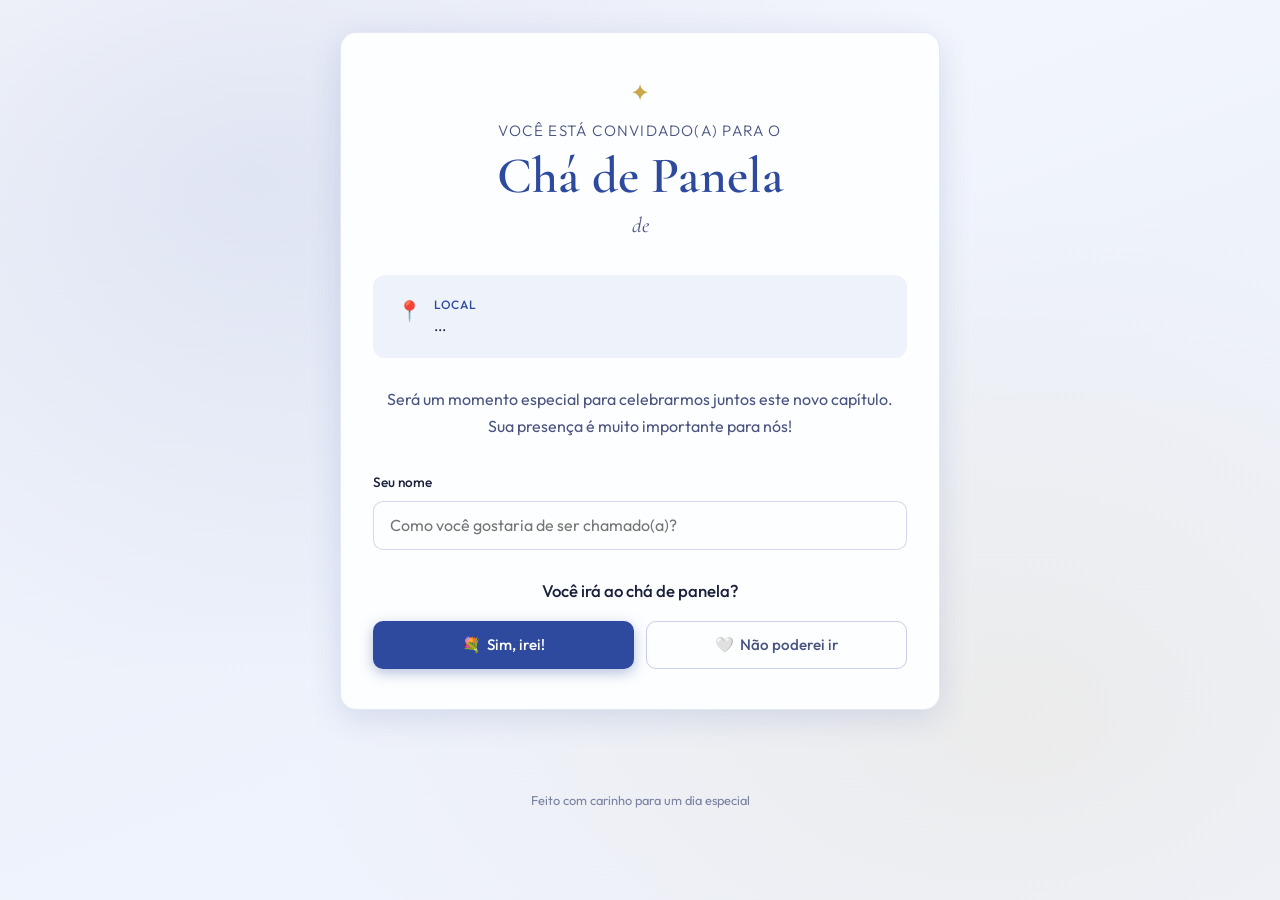
==== public/index.html @ cd67e51a "Update index.html" ====
<!DOCTYPE html>
<html lang="pt-BR">

<head>
  <meta charset="UTF-8">
  <meta name="viewport" content="width=device-width, initial-scale=1.0">
  <title>Chá de Panela — Convite</title>
  <link rel="preconnect" href="https://fonts.googleapis.com">
  <link rel="preconnect" href="https://fonts.gstatic.com" crossorigin>
  <link href="https://fonts.googleapis.com/css2?family=Cormorant+Garamond:ital,wght@0,400;0,600;1,400&family=Outfit:wght@300;400;500;600&display=swap" rel="stylesheet">
  <link rel="stylesheet" href="style.css">
</head>
<body>
  <div class="bg-pattern"></div>

  <main class="container">
    <!-- Etapa 1: Convite + RSVP -->
    <section id="step-invite" class="step active">
      <div class="card invite-card">
        <div class="card-header">
          <span class="ornament">✦</span>
          <p class="subtitle">Você está convidado(a) para o</p>
          <h1>Chá de Panela</h1>
          <p class="host-line">de <span id="event-host">...</span></p>
        </div>

        <div class="event-details">
          <div class="detail">
            <span class="detail-icon">📍</span>
            <div>
              <strong>Local</strong>
              <p id="event-location">...</p>
            </div>
          </div>
        </div>

        <p class="invite-message">
          Será um momento especial para celebrarmos juntos este novo capítulo.
          Sua presença é muito importante para nós!
        </p>

        <form id="rsvp-form" class="rsvp-form">
          <label for="guest-name">Seu nome</label>
          <input type="text" id="guest-name" placeholder="Como você gostaria de ser chamado(a)?" required minlength="2" autocomplete="off">

          <p class="rsvp-question">Você irá ao chá de panela?</p>
          <div class="rsvp-buttons">
            <button type="button" class="btn btn-yes" data-attending="true">
              <span>💐</span> Sim, irei!
            </button>
            <button type="button" class="btn btn-no" data-attending="false">
              <span>🤍</span> Não poderei ir
            </button>
          </div>
          <p id="rsvp-error" class="error-msg hidden"></p>
        </form>
      </div>
    </section>

    <!-- Etapa 2a: Não vai -->
    <section id="step-decline" class="step">
      <div class="card message-card">
        <div class="message-icon">🤍</div>
        <h2>Entendemos e obrigado por responder</h2>
        <p>Sua resposta foi registrada com carinho. Sentiremos sua falta, mas respeitamos sua decisão.</p>
        <p class="guest-name-display">Obrigado, <strong id="decline-name"></strong>!</p>
      </div>
    </section>

    <!-- Etapa 2b: Lista de presentes -->
    <section id="step-gifts" class="step">
      <div class="card gifts-card">
        <div class="step-nav">
          <span class="step-badge">Passo 2 de 2</span>
        </div>
        <h2>Lista de Presentes</h2>
        <p class="gifts-intro">
          Olá, <strong id="gifts-guest-name"></strong>! Que alegria que você virá! 💕<br>
          Escolha um ou mais itens da lista abaixo para nos presentear.
        </p>

        <div id="gifts-loading" class="loading">Carregando presentes...</div>
        <div id="gifts-grid" class="gifts-grid hidden"></div>

        <div class="other-gift-section">
          <div class="other-gift-card" id="other-gift-card">
            <div class="other-gift-info">
              <span class="other-icon">🎀</span>
              <div>
                <strong>Outros</strong>
                <p>Quer levar algo que não está na lista?</p>
              </div>
            </div>
            <button type="button" class="btn btn-outline" id="btn-other">Escolher</button>
          </div>
        </div>

        <p id="gifts-error" class="error-msg hidden"></p>
      </div>
    </section>

    <!-- Etapa 3: Outros — descrição + nome -->
    <section id="step-other" class="step">
      <div class="card name-card">
        <div class="step-nav">
          <button type="button" class="btn-back" id="btn-back-other">← Voltar</button>
        </div>
        <div class="selected-gift-preview other">
          <span>🎀</span>
          <p>Presente personalizado</p>
        </div>
        <h2>O que você vai levar?</h2>
        <p>Descreva o presente e informe quem irá entregá-lo.</p>

        <form id="other-form">
          <label for="other-description">Descrição do presente</label>
          <input type="text" id="other-description" placeholder="Ex: Conjunto de toalhas de cozinha" required minlength="2">

          <label for="deliverer-name-other">Nome de quem entregará</label>
          <input type="text" id="deliverer-name-other" placeholder="Seu nome completo" required minlength="2" autocomplete="off">

          <p id="other-error" class="error-msg hidden"></p>
          <button type="submit" class="btn btn-primary">✦ Confirmar presente</button>
        </form>
      </div>
    </section>

    <!-- Etapa 4: Confirmação -->
    <section id="step-success" class="step">
      <div class="card success-card">
        <div class="success-icon">✨</div>
        <h2>Tudo certo!</h2>
        <p id="success-message"></p>
        <div class="success-details">
          <p><strong>Presente:</strong> <span id="success-gift"></span></p>
          <p><strong>Entregue por:</strong> <span id="success-deliverer"></span></p>
        </div>
        <p class="success-note">Mal podemos esperar para te ver no chá de panela! 💐</p>
        <button type="button" class="btn btn-outline" id="btn-back-to-gifts" style="margin-top:1.5rem">
          ← Escolher mais presentes
        </button>
      </div>
    </section>
  </main>

  <!-- Modal de confirmação de presente -->
  <div id="gift-modal-overlay" class="modal-overlay hidden">
    <div class="modal-card">
      <button class="modal-close" id="modal-close">✕</button>
      <div class="modal-gift-icon">🎁</div>
      <p class="modal-label">Você escolheu</p>
      <h3 id="modal-gift-name"></h3>
      <div class="modal-form">
        <label for="modal-deliverer-name">Quem vai entregar?</label>
        <input type="text" id="modal-deliverer-name" placeholder="Seu nome completo" autocomplete="off">
        <p id="modal-error" class="error-msg hidden"></p>
        <button class="btn btn-primary btn-confirm" id="modal-confirm-btn">
          ✦ Confirmar presente
        </button>
      </div>
    </div>
  </div>

  <footer>
    <p>Feito com carinho para um dia especial</p>
  </footer>

  <script src="app.js"></script>
</body>
</html>
---- public/style.css ----
*,
*::before,
*::after {
  box-sizing: border-box;
  margin: 0;
  padding: 0;
}

:root {
  --royal: #2E4A9E;
  --royal-light: #5B7FD4;
  --royal-pale: #EEF2FB;
  --royal-deep: #1A2F6B;
  --gold: #C9A84C;
  --gold-light: #E8C97A;
  --cream: #F8F9FE;
  --warm-white: #FDFEFF;
  --brown: #1A1F3A;
  --brown-light: #4A5480;
  --shadow: 0 8px 32px rgba(46, 74, 158, 0.14);
  --radius: 16px;
  --font-display: 'Cormorant Garamond', Georgia, serif;
  --font-body: 'Outfit', system-ui, sans-serif;
}

html {
  scroll-behavior: smooth;
}

body {
  font-family: var(--font-body);
  background: var(--cream);
  color: var(--brown);
  min-height: 100vh;
  line-height: 1.6;
}

.bg-pattern {
  position: fixed;
  inset: 0;
  background:
    radial-gradient(ellipse at 20% 20%, rgba(46, 74, 158, 0.10) 0%, transparent 50%),
    radial-gradient(ellipse at 80% 80%, rgba(201, 168, 76, 0.10) 0%, transparent 50%),
    linear-gradient(160deg, #F8F9FE 0%, #EEF2FB 50%, #F0F4FF 100%);
  z-index: -1;
}

.container {
  max-width: 640px;
  margin: 0 auto;
  padding: 2rem 1.25rem 4rem;
}

.step {
  display: none;
  animation: fadeIn 0.5s ease;
}

.step.active {
  display: block;
}

@keyframes fadeIn {
  from { opacity: 0; transform: translateY(12px); }
  to { opacity: 1; transform: translateY(0); }
}

.card {
  background: var(--warm-white);
  border-radius: var(--radius);
  box-shadow: var(--shadow);
  padding: 2.5rem 2rem;
  border: 1px solid rgba(46, 74, 158, 0.12);
}

/* Invite */
.invite-card {
  text-align: center;
}

.card-header .ornament {
  font-size: 1.5rem;
  color: var(--gold);
  display: block;
  margin-bottom: 0.5rem;
}

.subtitle {
  font-size: 0.95rem;
  color: var(--brown-light);
  letter-spacing: 0.08em;
  text-transform: uppercase;
  font-weight: 300;
}

.card-header h1 {
  font-family: var(--font-display);
  font-size: clamp(2.4rem, 8vw, 3.2rem);
  font-weight: 600;
  color: var(--royal);
  line-height: 1.1;
  margin: 0.25rem 0;
}

.host-line {
  font-family: var(--font-display);
  font-size: 1.35rem;
  font-style: italic;
  color: var(--brown-light);
  margin-bottom: 2rem;
}

.host-line span {
  color: var(--royal-deep);
  font-weight: 600;
}

.event-details {
  display: flex;
  flex-direction: column;
  gap: 1rem;
  text-align: left;
  background: var(--royal-pale);
  border-radius: 12px;
  padding: 1.25rem 1.5rem;
  margin-bottom: 1.75rem;
}

.detail {
  display: flex;
  align-items: flex-start;
  gap: 0.75rem;
}

.detail-icon {
  font-size: 1.25rem;
  flex-shrink: 0;
}

.detail strong {
  display: block;
  font-size: 0.75rem;
  text-transform: uppercase;
  letter-spacing: 0.06em;
  color: var(--royal);
  font-weight: 500;
}

.detail p {
  font-size: 0.95rem;
  color: var(--brown);
}

.invite-message {
  font-size: 1rem;
  color: var(--brown-light);
  margin-bottom: 2rem;
  line-height: 1.7;
}

/* Forms */
label {
  display: block;
  font-size: 0.85rem;
  font-weight: 500;
  color: var(--brown);
  margin-bottom: 0.4rem;
  text-align: left;
}

input[type="text"] {
  width: 100%;
  padding: 0.85rem 1rem;
  border: 1.5px solid rgba(46, 74, 158, 0.2);
  border-radius: 10px;
  font-family: var(--font-body);
  font-size: 1rem;
  color: var(--brown);
  background: var(--warm-white);
  transition: border-color 0.2s, box-shadow 0.2s;
  margin-bottom: 1.25rem;
}

input[type="text"]:focus {
  outline: none;
  border-color: var(--royal-light);
  box-shadow: 0 0 0 3px rgba(46, 74, 158, 0.12);
}

.rsvp-question {
  font-weight: 500;
  margin: 0.5rem 0 1rem;
  text-align: center;
  font-size: 1.05rem;
}

.rsvp-buttons {
  display: grid;
  grid-template-columns: 1fr 1fr;
  gap: 0.75rem;
}

/* Buttons */
.btn {
  display: inline-flex;
  align-items: center;
  justify-content: center;
  gap: 0.4rem;
  padding: 0.85rem 1.25rem;
  border: none;
  border-radius: 10px;
  font-family: var(--font-body);
  font-size: 0.95rem;
  font-weight: 500;
  cursor: pointer;
  transition: transform 0.15s, box-shadow 0.15s, background 0.15s;
}

.btn:active {
  transform: scale(0.97);
}

.btn-yes {
  background: var(--royal);
  color: white;
  box-shadow: 0 4px 14px rgba(46, 74, 158, 0.35);
}

.btn-yes:hover {
  background: var(--royal-deep);
}

.btn-no {
  background: transparent;
  color: var(--brown-light);
  border: 1.5px solid rgba(46, 74, 158, 0.25);
}

.btn-no:hover {
  background: var(--royal-pale);
}

.btn-primary {
  width: 100%;
  background: var(--royal);
  color: white;
  padding: 1rem;
  font-size: 1rem;
  box-shadow: 0 4px 14px rgba(46, 74, 158, 0.3);
  margin-top: 0.5rem;
}

.btn-primary:hover {
  background: var(--royal-deep);
}

.btn-primary:disabled {
  opacity: 0.6;
  cursor: not-allowed;
}

.btn-outline {
  background: transparent;
  color: var(--royal);
  border: 1.5px solid var(--royal-light);
  padding: 0.6rem 1.2rem;
  white-space: nowrap;
}

.btn-outline:hover {
  background: var(--royal-pale);
}

.btn-choose {
  background: #7a4f3a;
  color: white;
  padding: 0.55rem 1rem;
  font-size: 0.85rem;
  box-shadow: 0 2px 8px rgba(122, 79, 58, 0.35);
}

.btn-choose:hover {
  background: #5e3a28;
}

.btn-choose:disabled,
.btn-taken {
  background: #e8e0d8;
  color: #a09080;
  cursor: not-allowed;
  box-shadow: none;
}

.error-msg {
  color: #c0392b;
  font-size: 0.875rem;
  text-align: center;
  margin-top: 0.75rem;
}

.hidden {
  display: none !important;
}

.loading {
  text-align: center;
  color: var(--brown-light);
  padding: 2rem;
}

/* Decline */
.message-card {
  text-align: center;
  padding: 3rem 2rem;
}

.message-icon {
  font-size: 3rem;
  margin-bottom: 1rem;
}

.message-card h2 {
  font-family: var(--font-display);
  font-size: 1.8rem;
  color: var(--brown);
  margin-bottom: 1rem;
}

.message-card p {
  color: var(--brown-light);
  margin-bottom: 0.75rem;
}

.guest-name-display {
  margin-top: 1.5rem;
  font-size: 1.1rem;
}

/* Gifts */
.step-nav {
  margin-bottom: 1rem;
}

.step-badge {
  display: inline-block;
  background: var(--royal-pale);
  color: var(--royal);
  font-size: 0.75rem;
  font-weight: 500;
  padding: 0.3rem 0.75rem;
  border-radius: 20px;
  letter-spacing: 0.04em;
}

.gifts-card h2 {
  font-family: var(--font-display);
  font-size: 2rem;
  color: var(--royal);
  margin-bottom: 0.75rem;
}

.gifts-intro {
  color: var(--brown-light);
  margin-bottom: 1.5rem;
  line-height: 1.7;
}

.gifts-grid {
  display: grid;
  gap: 0.75rem;
  margin-bottom: 1.5rem;
}

.gift-item {
  display: flex;
  align-items: center;
  justify-content: space-between;
  gap: 1rem;
  padding: 1rem 1.25rem;
  background: var(--cream);
  border-radius: 12px;
  border: 1px solid rgba(46, 74, 158, 0.12);
  transition: border-color 0.2s;
}

.gift-item.reserved {
  opacity: 0.65;
  background: #f0f2f8;
}

.gift-info strong {
  display: block;
  font-size: 0.95rem;
  color: var(--brown);
}

.gift-info span {
  font-size: 0.78rem;
  color: var(--brown-light);
  text-transform: uppercase;
  letter-spacing: 0.04em;
}

.gift-reserved-label {
  font-size: 0.8rem;
  color: var(--brown-light);
  font-style: italic;
}

.gift-unlimited-badge {
  display: block;
  font-size: 0.75rem;
  color: var(--gold);
  margin-top: 0.25rem;
  font-style: italic;
}

.gift-unlimited-label {
  display: block;
  font-size: 0.75rem;
  color: var(--brown-light);
  margin-top: 0.25rem;
  font-style: italic;
}

.gift-full-label {
  display: block;
  font-size: 0.75rem;
  color: #c0392b;
  margin-top: 0.25rem;
  font-style: italic;
}

.gift-mine-label {
  display: block;
  font-size: 0.78rem;
  color: var(--royal);
  margin-top: 0.25rem;
  font-weight: 500;
}

.gift-item.mine {
  border-color: rgba(46, 74, 158, 0.4);
  background: #f0f4ff;
}

.other-gift-section {
  border-top: 1px dashed rgba(46, 74, 158, 0.25);
  padding-top: 1.25rem;
}

.other-gift-card {
  display: flex;
  align-items: center;
  justify-content: space-between;
  gap: 1rem;
  padding: 1.25rem;
  background: linear-gradient(135deg, var(--royal-pale), #f5f8ff);
  border-radius: 12px;
  border: 1.5px dashed var(--royal-light);
}

.other-gift-info {
  display: flex;
  align-items: center;
  gap: 0.75rem;
}

.other-icon {
  font-size: 1.75rem;
}

.other-gift-info strong {
  display: block;
  color: var(--royal);
}

.other-gift-info p {
  font-size: 0.85rem;
  color: var(--brown-light);
}

/* Name step */
.name-card h2 {
  font-family: var(--font-display);
  font-size: 1.75rem;
  color: var(--royal);
  margin-bottom: 0.5rem;
}

.name-card > p {
  color: var(--brown-light);
  margin-bottom: 1.5rem;
}

.selected-gift-preview {
  display: flex;
  align-items: center;
  gap: 1rem;
  background: var(--royal-pale);
  border-radius: 12px;
  padding: 1rem 1.25rem;
  margin-bottom: 1.5rem;
}

.selected-gift-preview span {
  font-size: 2rem;
}

.selected-gift-preview p {
  font-size: 0.9rem;
  color: var(--brown-light);
}

.selected-gift-preview strong {
  color: var(--brown);
  font-size: 1.05rem;
}

/* Success */
.success-card {
  text-align: center;
  padding: 3rem 2rem;
}

.success-icon {
  font-size: 3rem;
  margin-bottom: 1rem;
}

.success-card h2 {
  font-family: var(--font-display);
  font-size: 2rem;
  color: var(--royal);
  margin-bottom: 0.75rem;
}

.success-details {
  background: var(--royal-pale);
  border-radius: 12px;
  padding: 1.25rem;
  margin: 1.5rem 0;
  text-align: left;
}

.success-details p {
  margin-bottom: 0.4rem;
  font-size: 0.95rem;
}

.success-details p:last-child {
  margin-bottom: 0;
}

.success-note {
  color: var(--brown-light);
  font-style: italic;
}

.btn-cancel {
  background: transparent;
  color: #c0392b;
  border: 1.5px solid #e57373;
  padding: 0.55rem 1rem;
  font-size: 0.85rem;
  white-space: nowrap;
}

.btn-cancel:hover {
  background: #fff0f0;
}

.btn-disabled {
  background: #e8e0d8 !important;
  color: #a09080 !important;
  cursor: not-allowed !important;
  box-shadow: none !important;
}

footer {
  text-align: center;
  padding: 1rem;
  color: var(--brown-light);
  font-size: 0.8rem;
  opacity: 0.7;
}

@media (max-width: 480px) {
  .card {
    padding: 1.75rem 1.25rem;
  }

  .rsvp-buttons {
    grid-template-columns: 1fr;
  }

  .gift-item,
  .other-gift-card {
    flex-direction: column;
    align-items: stretch;
    text-align: center;
  }

  .gift-item .btn,
  .other-gift-card .btn {
    width: 100%;
  }
}

/* Estados dos itens */
.gift-category {
  font-size: 0.78rem;
  color: var(--brown-light);
  text-transform: uppercase;
  letter-spacing: 0.04em;
}

.gift-taken {
  opacity: 0.55;
  background: #f0f2f8 !important;
  pointer-events: none;
}

.gift-taken-label {
  display: block;
  font-size: 0.78rem;
  color: var(--brown-light);
  font-style: italic;
  margin-top: 0.2rem;
}

.gift-full-label {
  display: block;
  font-size: 0.75rem;
  color: #c0392b;
  margin-top: 0.25rem;
  font-style: italic;
}

.gift-slots-label {
  display: block;
  font-size: 0.75rem;
  color: var(--royal-light);
  margin-top: 0.25rem;
}

.gift-mine {
  border-color: rgba(46, 74, 158, 0.35) !important;
  background: #f0f4ff !important;
}

.gift-mine-label {
  display: block;
  font-size: 0.78rem;
  color: var(--royal);
  margin-top: 0.25rem;
  font-weight: 600;
}

/* Contador +/- */
.gift-counter-group {
  display: flex;
  align-items: center;
  gap: 0.5rem;
  flex-shrink: 0;
}

.gift-counter-num {
  font-size: 1.2rem;
  font-weight: 700;
  color: var(--royal);
  min-width: 1.5rem;
  text-align: center;
}

.btn-counter {
  width: 36px;
  height: 36px;
  border-radius: 50%;
  font-size: 1.2rem;
  font-weight: 700;
  padding: 0;
  line-height: 1;
}

.btn-cancel-one {
  background: transparent;
  color: #c0392b;
  border: 1.5px solid #e57373;
}

.btn-cancel-one:hover {
  background: #fff0f0;
}

.btn-add-one {
  background: var(--royal);
  color: white;
  border: none;
  box-shadow: 0 2px 8px rgba(46,74,158,0.3);
}

.btn-add-one:hover {
  background: var(--royal-deep);
}

.btn-counter-disabled {
  background: #e8e0d8 !important;
  color: #a09080 !important;
  cursor: not-allowed !important;
  box-shadow: none !important;
}

/* Modal */
.modal-overlay {
  position: fixed;
  inset: 0;
  background: rgba(10, 20, 60, 0.55);
  backdrop-filter: blur(4px);
  z-index: 100;
  display: flex;
  align-items: center;
  justify-content: center;
  padding: 1.25rem;
  animation: fadeIn 0.2s ease;
}

.modal-card {
  background: var(--warm-white);
  border-radius: 20px;
  box-shadow: 0 24px 60px rgba(10, 20, 60, 0.25);
  padding: 2.5rem 2rem 2rem;
  width: 100%;
  max-width: 420px;
  position: relative;
  animation: slideUp 0.25s ease;
  border: 1px solid rgba(46, 74, 158, 0.12);
}

@keyframes slideUp {
  from { opacity: 0; transform: translateY(20px); }
  to   { opacity: 1; transform: translateY(0); }
}

.modal-close {
  position: absolute;
  top: 1rem;
  right: 1rem;
  background: var(--royal-pale);
  border: none;
  width: 32px;
  height: 32px;
  border-radius: 50%;
  font-size: 0.85rem;
  color: var(--brown-light);
  cursor: pointer;
  display: flex;
  align-items: center;
  justify-content: center;
  transition: background 0.15s;
}

.modal-close:hover {
  background: #dce4f5;
}

.modal-gift-icon {
  font-size: 2.5rem;
  text-align: center;
  margin-bottom: 0.5rem;
}

.modal-label {
  text-align: center;
  font-size: 0.85rem;
  color: var(--brown-light);
  text-transform: uppercase;
  letter-spacing: 0.08em;
  margin-bottom: 0.25rem;
}

.modal-card h3 {
  font-family: var(--font-display);
  font-size: 1.6rem;
  color: var(--royal);
  text-align: center;
  margin-bottom: 1.75rem;
  line-height: 1.2;
}

.modal-form label {
  margin-bottom: 0.4rem;
}

.modal-form input {
  margin-bottom: 0.5rem;
}

.btn-confirm {
  margin-top: 0.75rem;
  letter-spacing: 0.04em;
}

.btn-back {
  background: none;
  border: none;
  color: var(--royal-light);
  font-family: var(--font-body);
  font-size: 0.9rem;
  cursor: pointer;
  padding: 0;
  margin-bottom: 1rem;
  display: inline-block;
}

.btn-back:hover {
  color: var(--royal);
}
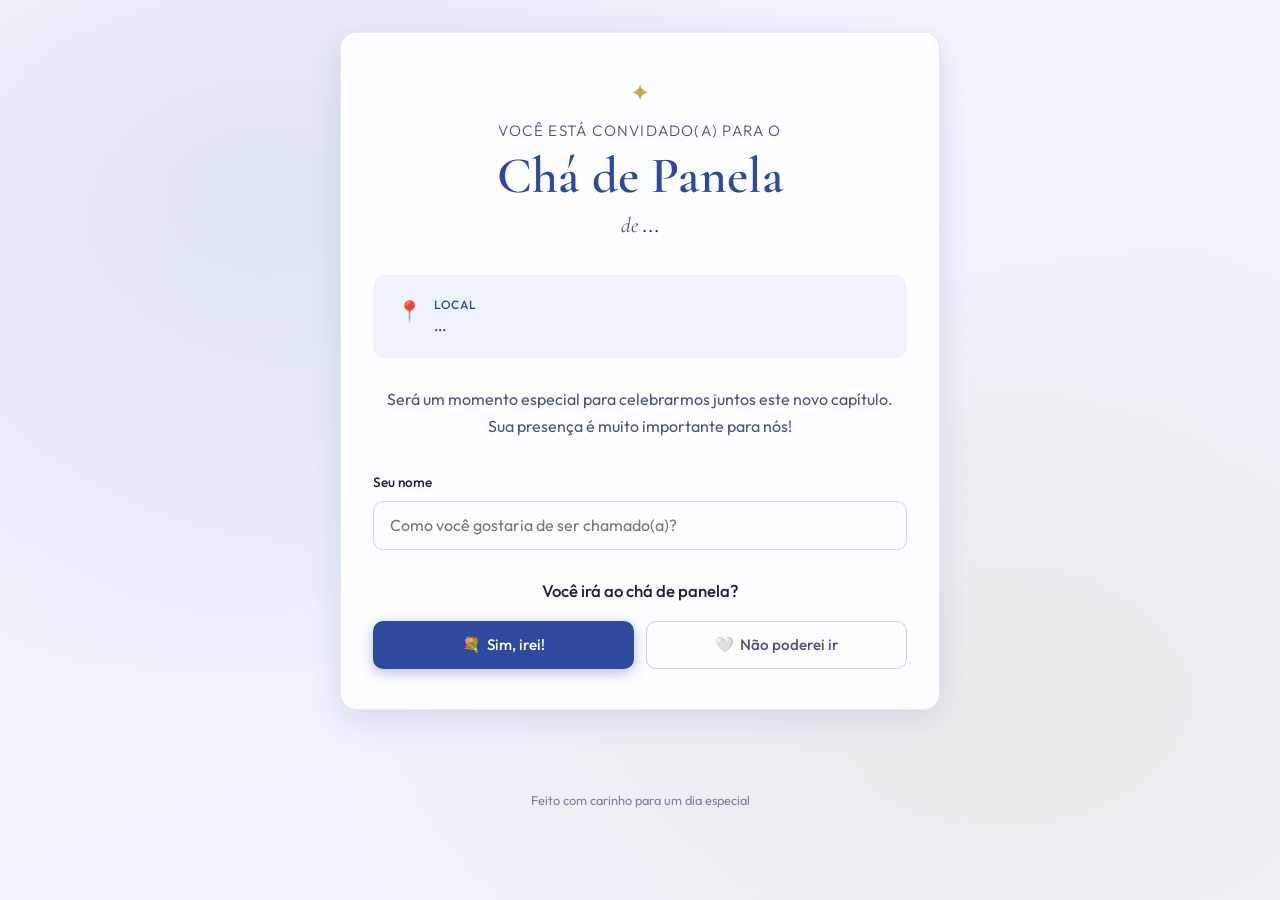
==== commit 8a1d6f5a: "Update index.html" ====
--- a/public/index.html
+++ b/public/index.html
@@ -1,6 +1,5 @@
 <!DOCTYPE html>
 <html lang="pt-BR">
-
 <head>
   <meta charset="UTF-8">
   <meta name="viewport" content="width=device-width, initial-scale=1.0">
@@ -14,7 +13,8 @@
   <div class="bg-pattern"></div>
 
   <main class="container">
-    <!-- Etapa 1: Convite + RSVP -->
+
+    <!-- Etapa 1: Convite -->
     <section id="step-invite" class="step active">
       <div class="card invite-card">
         <div class="card-header">
@@ -23,7 +23,6 @@
           <h1>Chá de Panela</h1>
           <p class="host-line">de <span id="event-host">...</span></p>
         </div>
-
         <div class="event-details">
           <div class="detail">
             <span class="detail-icon">📍</span>
@@ -33,24 +32,17 @@
             </div>
           </div>
         </div>
-
         <p class="invite-message">
           Será um momento especial para celebrarmos juntos este novo capítulo.
           Sua presença é muito importante para nós!
         </p>
-
         <form id="rsvp-form" class="rsvp-form">
           <label for="guest-name">Seu nome</label>
           <input type="text" id="guest-name" placeholder="Como você gostaria de ser chamado(a)?" required minlength="2" autocomplete="off">
-
           <p class="rsvp-question">Você irá ao chá de panela?</p>
           <div class="rsvp-buttons">
-            <button type="button" class="btn btn-yes" data-attending="true">
-              <span>💐</span> Sim, irei!
-            </button>
-            <button type="button" class="btn btn-no" data-attending="false">
-              <span>🤍</span> Não poderei ir
-            </button>
+            <button type="button" class="btn btn-yes" data-attending="true"><span>💐</span> Sim, irei!</button>
+            <button type="button" class="btn btn-no" data-attending="false"><span>🤍</span> Não poderei ir</button>
           </div>
           <p id="rsvp-error" class="error-msg hidden"></p>
         </form>
@@ -70,36 +62,53 @@
     <!-- Etapa 2b: Lista de presentes -->
     <section id="step-gifts" class="step">
       <div class="card gifts-card">
-        <div class="step-nav">
-          <span class="step-badge">Passo 2 de 2</span>
-        </div>
+        <div class="step-nav"><span class="step-badge">Escolha seus presentes</span></div>
         <h2>Lista de Presentes</h2>
         <p class="gifts-intro">
           Olá, <strong id="gifts-guest-name"></strong>! Que alegria que você virá! 💕<br>
-          Escolha um ou mais itens da lista abaixo para nos presentear.
+          Selecione os itens que deseja presentear. Quando terminar, clique em <strong>Continuar</strong>.
         </p>
-
         <div id="gifts-loading" class="loading">Carregando presentes...</div>
         <div id="gifts-grid" class="gifts-grid hidden"></div>
-
         <div class="other-gift-section">
-          <div class="other-gift-card" id="other-gift-card">
+          <div class="other-gift-card">
             <div class="other-gift-info">
               <span class="other-icon">🎀</span>
               <div>
                 <strong>Outros</strong>
-                <p>Quer levar algo que não está na lista?</p>
+                <p>Quer levar algo fora da lista?</p>
               </div>
             </div>
             <button type="button" class="btn btn-outline" id="btn-other">Escolher</button>
           </div>
         </div>
-
         <p id="gifts-error" class="error-msg hidden"></p>
       </div>
     </section>
 
-    <!-- Etapa 3: Outros — descrição + nome -->
+    <!-- Etapa 3: Confirmação dos selecionados -->
+    <section id="step-confirm" class="step">
+      <div class="card name-card">
+        <div class="step-nav"><span class="step-badge">Confirmação</span></div>
+        <div class="selected-gift-preview">
+          <span>🎁</span>
+          <div>
+            <p>Você selecionou:</p>
+            <ul id="confirm-list" class="confirm-list"></ul>
+          </div>
+        </div>
+        <h2>Quem vai entregar?</h2>
+        <p>Informe o nome de quem estará entregando os presentes no dia.</p>
+        <form id="confirm-form">
+          <label for="confirm-deliverer-name">Nome completo</label>
+          <input type="text" id="confirm-deliverer-name" placeholder="Seu nome completo" required minlength="2" autocomplete="off">
+          <p id="confirm-error" class="error-msg hidden"></p>
+          <button type="submit" class="btn btn-primary">✦ Confirmar e enviar</button>
+        </form>
+      </div>
+    </section>
+
+    <!-- Etapa 4: Outros presentes -->
     <section id="step-other" class="step">
       <div class="card name-card">
         <div class="step-nav">
@@ -111,54 +120,41 @@
         </div>
         <h2>O que você vai levar?</h2>
         <p>Descreva o presente e informe quem irá entregá-lo.</p>
-
         <form id="other-form">
           <label for="other-description">Descrição do presente</label>
-          <input type="text" id="other-description" placeholder="Ex: Conjunto de toalhas de cozinha" required minlength="2">
-
+          <input type="text" id="other-description" placeholder="Ex: Conjunto de toalhas de cozinha" required minlength="2" autocomplete="off">
           <label for="deliverer-name-other">Nome de quem entregará</label>
           <input type="text" id="deliverer-name-other" placeholder="Seu nome completo" required minlength="2" autocomplete="off">
-
           <p id="other-error" class="error-msg hidden"></p>
           <button type="submit" class="btn btn-primary">✦ Confirmar presente</button>
         </form>
       </div>
     </section>
 
-    <!-- Etapa 4: Confirmação -->
+    <!-- Etapa 5: Sucesso -->
     <section id="step-success" class="step">
       <div class="card success-card">
         <div class="success-icon">✨</div>
         <h2>Tudo certo!</h2>
         <p id="success-message"></p>
         <div class="success-details">
-          <p><strong>Presente:</strong> <span id="success-gift"></span></p>
+          <p><strong>Presente(s):</strong> <span id="success-gift"></span></p>
           <p><strong>Entregue por:</strong> <span id="success-deliverer"></span></p>
         </div>
         <p class="success-note">Mal podemos esperar para te ver no chá de panela! 💐</p>
-        <button type="button" class="btn btn-outline" id="btn-back-to-gifts" style="margin-top:1.5rem">
-          ← Escolher mais presentes
-        </button>
+        <div class="success-actions">
+          <button type="button" class="btn btn-outline" id="btn-back-to-gifts">← Mais presentes</button>
+          <button type="button" class="btn btn-yes" id="btn-finish">Enviar ✦</button>
+        </div>
       </div>
     </section>
+
   </main>
 
-  <!-- Modal de confirmação de presente -->
-  <div id="gift-modal-overlay" class="modal-overlay hidden">
-    <div class="modal-card">
-      <button class="modal-close" id="modal-close">✕</button>
-      <div class="modal-gift-icon">🎁</div>
-      <p class="modal-label">Você escolheu</p>
-      <h3 id="modal-gift-name"></h3>
-      <div class="modal-form">
-        <label for="modal-deliverer-name">Quem vai entregar?</label>
-        <input type="text" id="modal-deliverer-name" placeholder="Seu nome completo" autocomplete="off">
-        <p id="modal-error" class="error-msg hidden"></p>
-        <button class="btn btn-primary btn-confirm" id="modal-confirm-btn">
-          ✦ Confirmar presente
-        </button>
-      </div>
-    </div>
+  <!-- Barra flutuante de continuar -->
+  <div id="continue-bar" class="continue-bar hidden">
+    <span id="continue-count"></span>
+    <button class="btn btn-continue-action" id="btn-continue">Continuar →</button>
   </div>
 
   <footer>
--- a/public/style.css
+++ b/public/style.css
@@ -272,15 +272,15 @@
 }
 
 .btn-choose {
-  background: #7a4f3a;
+  background: var(--royal-light);
   color: white;
   padding: 0.55rem 1rem;
   font-size: 0.85rem;
-  box-shadow: 0 2px 8px rgba(122, 79, 58, 0.35);
+  box-shadow: 0 2px 8px rgba(91, 127, 212, 0.35);
 }
 
 .btn-choose:hover {
-  background: #5e3a28;
+  background: var(--royal);
 }
 
 .btn-choose:disabled,
@@ -816,3 +816,16 @@
 .btn-back:hover {
   color: var(--royal);
 }
+
+.success-actions {
+  display: flex;
+  gap: 0.75rem;
+  margin-top: 1.5rem;
+  justify-content: center;
+  flex-wrap: wrap;
+}
+
+.success-actions .btn {
+  flex: 1;
+  min-width: 140px;
+}
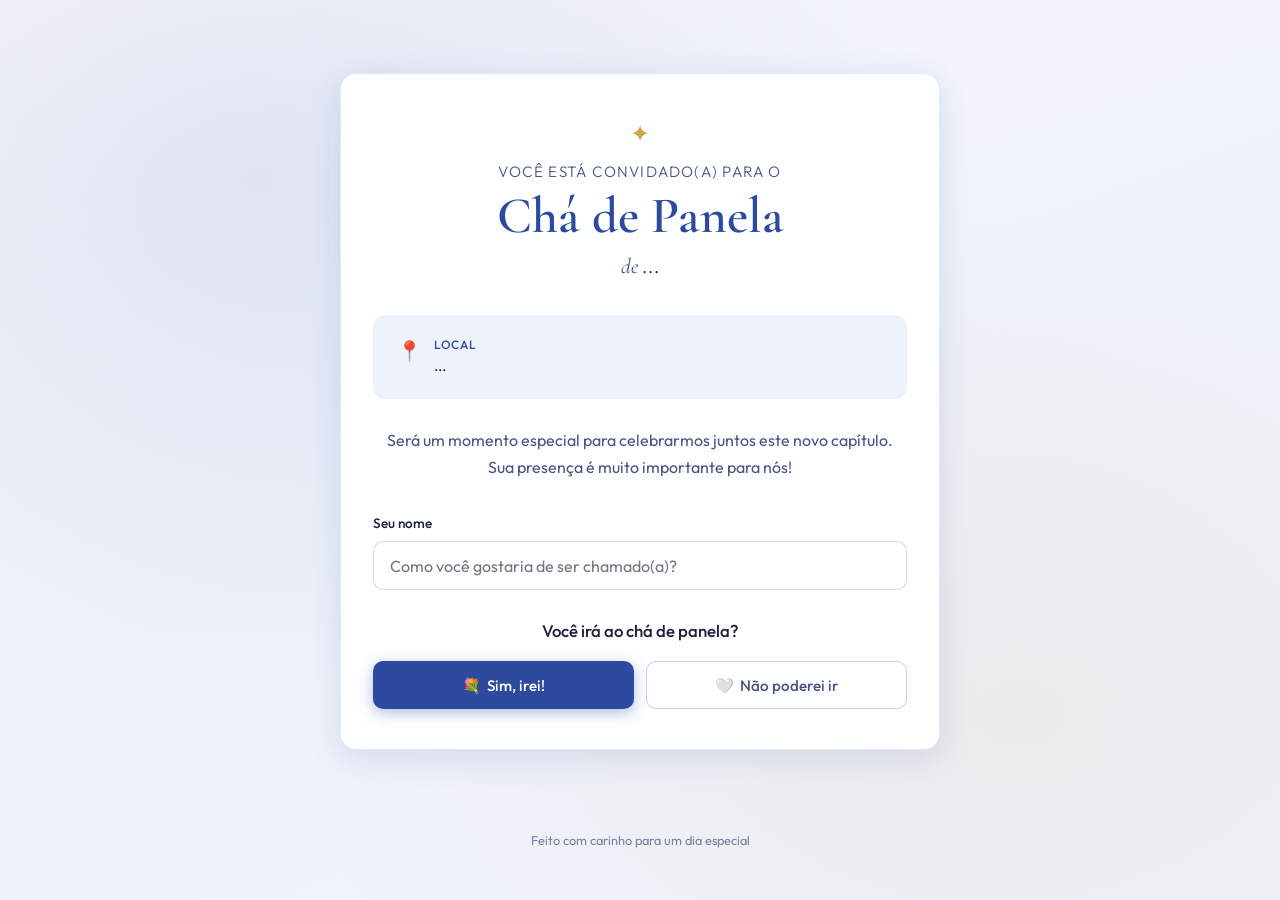
==== commit 6d9cdb63: "Update index.html" ====
--- a/public/index.html
+++ b/public/index.html
@@ -11,10 +11,14 @@
 </head>
 <body>
   <div class="bg-pattern"></div>
+  <!-- Elementos flutuantes decorativos -->
+  <div class="floating-elements" id="floating-elements"></div>
+
+
 
   <main class="container">
 
-    <!-- Etapa 1: Convite -->
+    <!-- Aba 1: Convite -->
     <section id="step-invite" class="step active">
       <div class="card invite-card">
         <div class="card-header">
@@ -49,9 +53,10 @@
       </div>
     </section>
 
-    <!-- Etapa 2a: Não vai -->
+    <!-- Aba 2a: Não vai -->
     <section id="step-decline" class="step">
       <div class="card message-card">
+        <button type="button" class="btn-back" id="btn-back-decline">← Voltar</button>
         <div class="message-icon">🤍</div>
         <h2>Entendemos e obrigado por responder</h2>
         <p>Sua resposta foi registrada com carinho. Sentiremos sua falta, mas respeitamos sua decisão.</p>
@@ -59,9 +64,10 @@
       </div>
     </section>
 
-    <!-- Etapa 2b: Lista de presentes -->
+    <!-- Aba 2b: Lista de presentes -->
     <section id="step-gifts" class="step">
       <div class="card gifts-card">
+        <button type="button" class="btn-back" id="btn-back-gifts">← Voltar</button>
         <div class="step-nav"><span class="step-badge">Escolha seus presentes</span></div>
         <h2>Lista de Presentes</h2>
         <p class="gifts-intro">
@@ -86,9 +92,10 @@
       </div>
     </section>
 
-    <!-- Etapa 3: Confirmação dos selecionados -->
+    <!-- Aba 3: Confirmação -->
     <section id="step-confirm" class="step">
       <div class="card name-card">
+        <button type="button" class="btn-back" id="btn-back-confirm">← Voltar</button>
         <div class="step-nav"><span class="step-badge">Confirmação</span></div>
         <div class="selected-gift-preview">
           <span>🎁</span>
@@ -97,23 +104,20 @@
             <ul id="confirm-list" class="confirm-list"></ul>
           </div>
         </div>
-        <h2>Quem vai entregar?</h2>
-        <p>Informe o nome de quem estará entregando os presentes no dia.</p>
+        <h2>Tudo certo!</h2>
+        <p>Confira seus presentes e clique em confirmar.</p>
         <form id="confirm-form">
-          <label for="confirm-deliverer-name">Nome completo</label>
-          <input type="text" id="confirm-deliverer-name" placeholder="Seu nome completo" required minlength="2" autocomplete="off">
+          <input type="hidden" id="confirm-deliverer-name">
           <p id="confirm-error" class="error-msg hidden"></p>
           <button type="submit" class="btn btn-primary">✦ Confirmar e enviar</button>
         </form>
       </div>
     </section>
 
-    <!-- Etapa 4: Outros presentes -->
+    <!-- Aba 4: Outros presentes -->
     <section id="step-other" class="step">
       <div class="card name-card">
-        <div class="step-nav">
-          <button type="button" class="btn-back" id="btn-back-other">← Voltar</button>
-        </div>
+        <button type="button" class="btn-back" id="btn-back-other">← Voltar</button>
         <div class="selected-gift-preview other">
           <span>🎀</span>
           <p>Presente personalizado</p>
@@ -131,7 +135,7 @@
       </div>
     </section>
 
-    <!-- Etapa 5: Sucesso -->
+    <!-- Aba 5: Sucesso -->
     <section id="step-success" class="step">
       <div class="card success-card">
         <div class="success-icon">✨</div>
@@ -151,7 +155,7 @@
 
   </main>
 
-  <!-- Barra flutuante de continuar -->
+  <!-- Barra flutuante — só aparece na aba de presentes -->
   <div id="continue-bar" class="continue-bar hidden">
     <span id="continue-count"></span>
     <button class="btn btn-continue-action" id="btn-continue">Continuar →</button>
@@ -162,5 +166,24 @@
   </footer>
 
   <script src="app.js"></script>
+
+  <script>
+    (function() {
+      const symbols = ['💍','🌸','✦','💐','🕊️','✿','♡','✨','🌿','⋆'];
+      const container = document.getElementById('floating-elements');
+      const count = 28;
+      for (let i = 0; i < count; i++) {
+        const el = document.createElement('span');
+        el.className = 'float-el';
+        el.textContent = symbols[Math.floor(Math.random() * symbols.length)];
+        el.style.left = Math.random() * 100 + 'vw';
+        el.style.fontSize = (0.7 + Math.random() * 0.9) + 'rem';
+        el.style.animationDuration = (12 + Math.random() * 18) + 's';
+        el.style.animationDelay = (Math.random() * 20) + 's';
+        el.style.opacity = '0';
+        container.appendChild(el);
+      }
+    })();
+  </script>
 </body>
 </html>
--- a/public/style.css
+++ b/public/style.css
@@ -280,7 +280,7 @@
 }
 
 .btn-choose:hover {
-  background: var(--royal);
+  background: #c45c8a;
 }
 
 .btn-choose:disabled,
@@ -829,3 +829,78 @@
   flex: 1;
   min-width: 140px;
 }
+
+/* Barra flutuante continuar */
+.continue-bar {
+  position: fixed;
+  bottom: 1.5rem;
+  left: 50%;
+  transform: translateX(-50%);
+  background: var(--royal-deep);
+  color: white;
+  border-radius: 50px;
+  padding: 0.85rem 1.5rem;
+  display: flex;
+  align-items: center;
+  gap: 1rem;
+  box-shadow: 0 8px 32px rgba(10, 20, 60, 0.35);
+  z-index: 50;
+  font-size: 0.95rem;
+  animation: slideUp 0.25s ease;
+  white-space: nowrap;
+}
+
+.btn-continue-action {
+  background: white;
+  color: var(--royal-deep);
+  border: none;
+  border-radius: 50px;
+  padding: 0.5rem 1.25rem;
+  font-weight: 600;
+  font-size: 0.9rem;
+  cursor: pointer;
+  transition: background 0.15s;
+}
+
+.btn-continue-action:hover {
+  background: var(--royal-pale);
+}
+
+/* Lista de confirmação */
+.confirm-list {
+  list-style: none;
+  margin: 0.5rem 0 0;
+  padding: 0;
+}
+
+.confirm-list li {
+  font-size: 0.95rem;
+  color: var(--brown);
+  padding: 0.2rem 0;
+}
+
+.confirm-list li strong {
+  color: var(--royal);
+}
+
+/* Label pendente */
+.gift-pending-label {
+  display: block;
+  font-size: 0.78rem;
+  color: var(--royal-light);
+  margin-top: 0.2rem;
+  font-weight: 600;
+}
+
+.success-actions {
+  display: flex;
+  gap: 0.75rem;
+  margin-top: 1.5rem;
+  justify-content: center;
+  flex-wrap: wrap;
+}
+
+.success-actions .btn {
+  flex: 1;
+  min-width: 140px;
+}
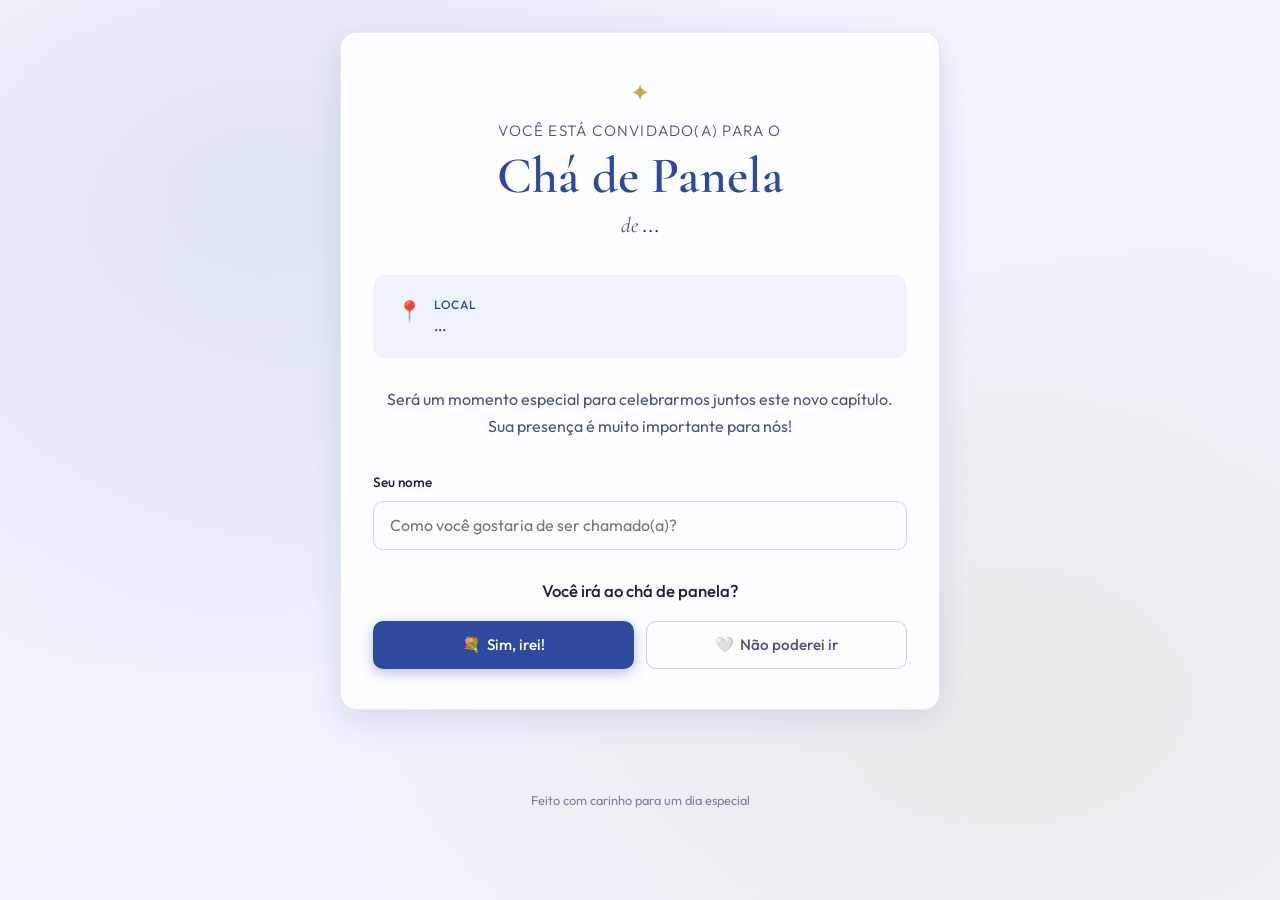
==== commit 980e79e9: "Update index.html" ====
--- a/public/index.html
+++ b/public/index.html
@@ -169,17 +169,17 @@
 
   <script>
     (function() {
-      const symbols = ['💍','🌸','✦','💐','🕊️','✿','♡','✨','🌿','⋆'];
+      const symbols = ['🍳','🥘','🫕','🍲','🥗','🫙','🧂','🥄','🍴','🔪','🫖','☕','🧁','🎂','🍰'];
       const container = document.getElementById('floating-elements');
-      const count = 28;
+      const count = 32;
       for (let i = 0; i < count; i++) {
         const el = document.createElement('span');
         el.className = 'float-el';
         el.textContent = symbols[Math.floor(Math.random() * symbols.length)];
         el.style.left = Math.random() * 100 + 'vw';
-        el.style.fontSize = (0.7 + Math.random() * 0.9) + 'rem';
-        el.style.animationDuration = (12 + Math.random() * 18) + 's';
-        el.style.animationDelay = (Math.random() * 20) + 's';
+        el.style.fontSize = (1.0 + Math.random() * 1.2) + 'rem';
+        el.style.animationDuration = (10 + Math.random() * 16) + 's';
+        el.style.animationDelay = (Math.random() * 18) + 's';
         el.style.opacity = '0';
         container.appendChild(el);
       }
--- a/public/style.css
+++ b/public/style.css
@@ -904,3 +904,37 @@
   flex: 1;
   min-width: 140px;
 }
+
+/* Efeito de elementos flutuantes no fundo */
+.floating-elements {
+  position: fixed;
+  inset: 0;
+  pointer-events: none;
+  z-index: 0;
+  overflow: hidden;
+}
+
+.float-el {
+  position: absolute;
+  opacity: 0;
+  animation: floatDown linear infinite;
+  font-size: 1.2rem;
+  user-select: none;
+}
+
+@keyframes floatDown {
+  0%   { transform: translateY(-60px) rotate(0deg); opacity: 0; }
+  10%  { opacity: 0.18; }
+  90%  { opacity: 0.12; }
+  100% { transform: translateY(110vh) rotate(360deg); opacity: 0; }
+}
+
+.container {
+  position: relative;
+  z-index: 1;
+}
+
+footer {
+  position: relative;
+  z-index: 1;
+}
